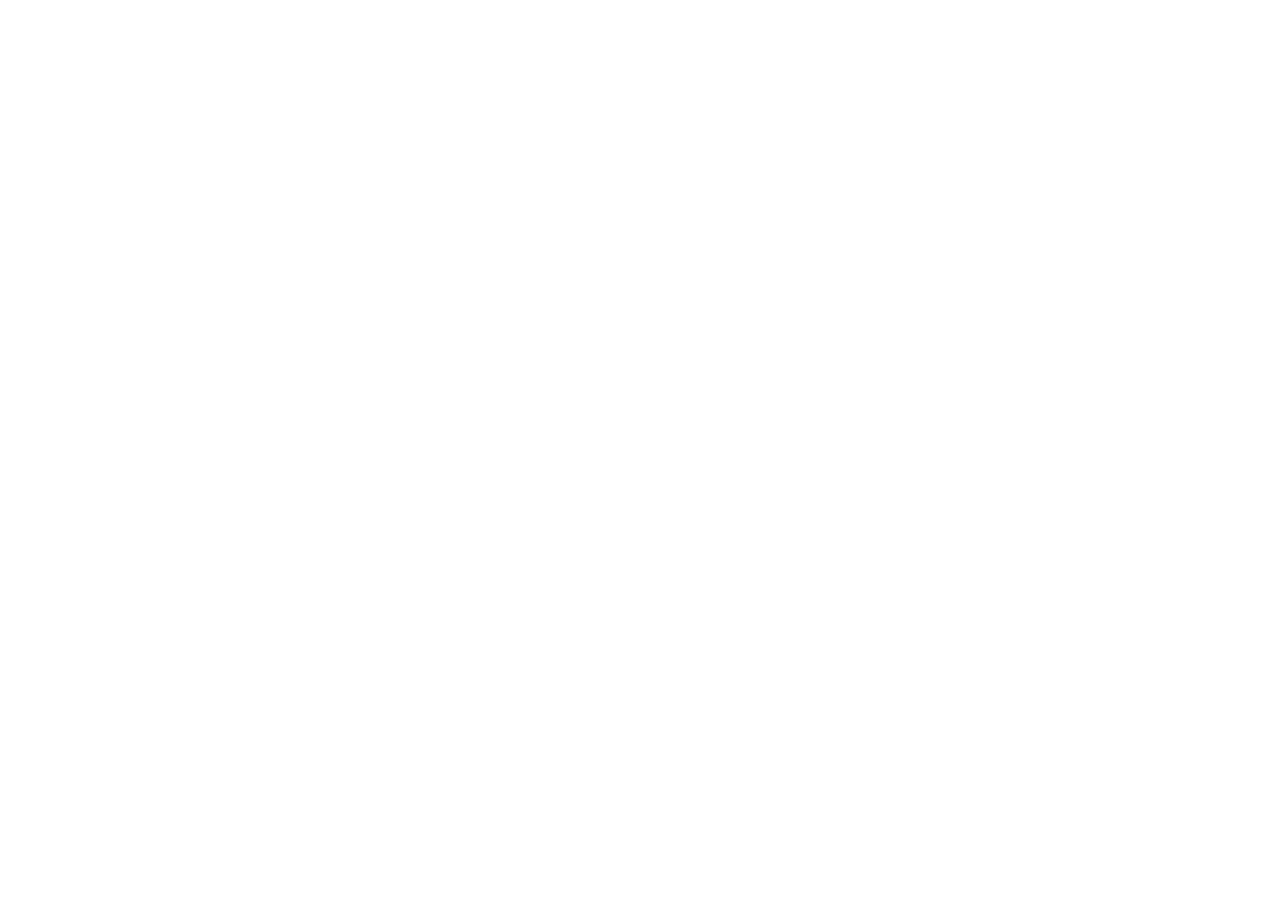
==== index.html @ 4e5f991b "create simple setting" ====
<!DOCTYPE html>
<html lang="en">
<head>
  <meta charset="UTF-8">
  <meta http-equiv="X-UA-Compatible" content="IE=edge">
  <meta name="viewport" content="width=device-width, initial-scale=1.0">
  <title>Document</title>
</head>
<body>
  
</body>
</html>
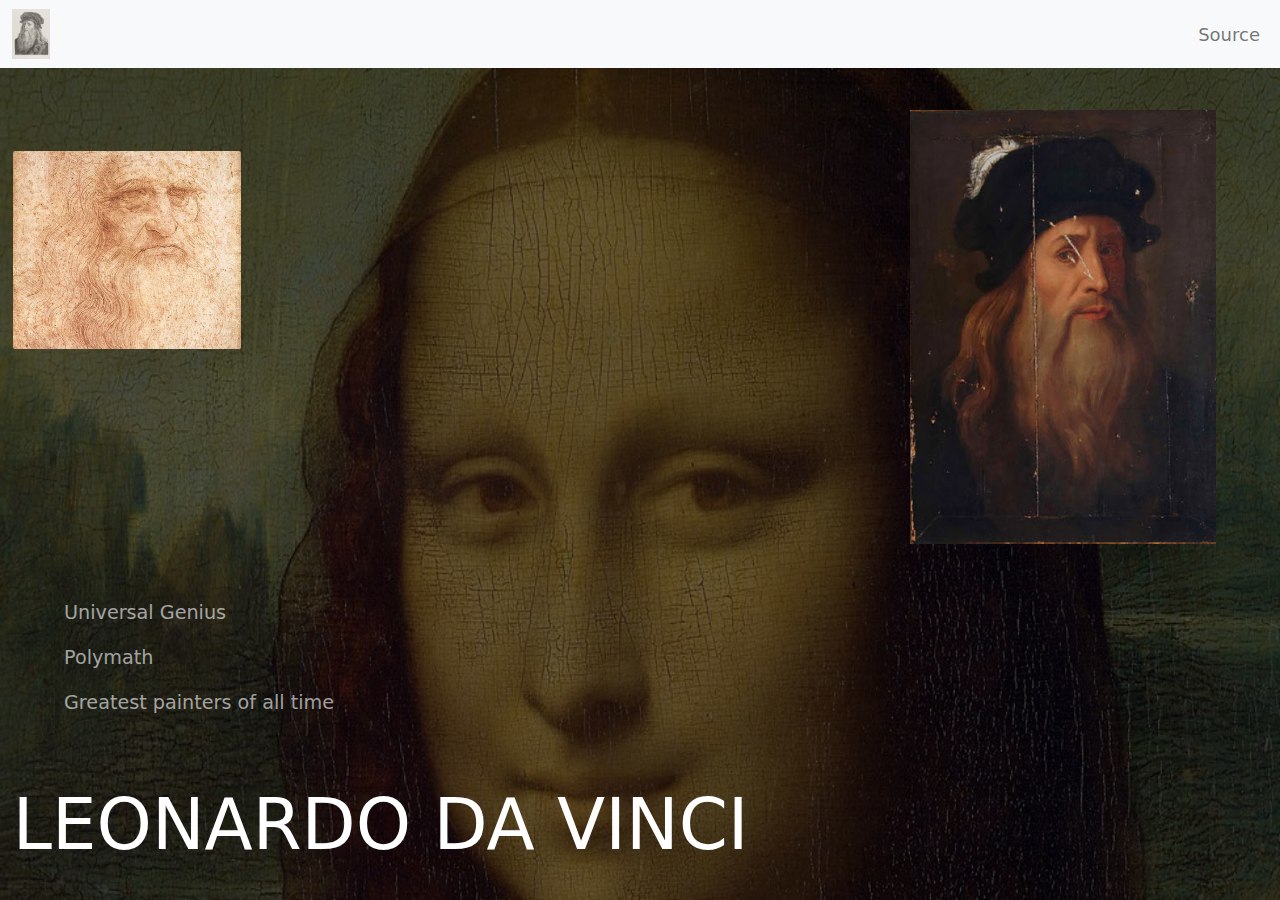
==== commit 6738394a: "feature: finish nav and header" ====
--- a/index.html
+++ b/index.html
@@ -1,12 +1,70 @@
 <!DOCTYPE html>
 <html lang="en">
+
 <head>
   <meta charset="UTF-8">
   <meta http-equiv="X-UA-Compatible" content="IE=edge">
   <meta name="viewport" content="width=device-width, initial-scale=1.0">
-  <title>Document</title>
+  <title>Leonardo da Vinci</title>
+  <link rel="stylesheet" href="assets/bootstrap/bootstrap.min.css">
+  <link
+  rel="stylesheet"
+  href="https://cdnjs.cloudflare.com/ajax/libs/animate.css/4.1.1/animate.min.css"
+  />
+  <link rel="stylesheet" href="css/index.css">
 </head>
+
 <body>
-  
+  <nav class="navbar navbar-expand-lg navbar-light bg-light">
+    <div class="container-fluid">
+      <a class="navbar-brand" href="#">
+        <img src=" assets/images/branding.jpg" alt="Leonardo portrait">
+      </a>
+      <button class="navbar-toggler" type="button" data-bs-toggle="collapse" data-bs-target="#navbarNav"
+        aria-controls="navbarNav" aria-expanded="false" aria-label="Toggle navigation">
+        <span class="navbar-toggler-icon"></span>
+      </button>
+      <div class="collapse navbar-collapse" id="navbarNav">
+        <ul class="navbar-nav ms-auto">
+          <li class="nav-item">
+            <a class="nav-link" href="#">Source</a>
+          </li>
+        </ul>
+      </div>
+    </div>
+  </nav>
+  <header class="header">
+    <picture class="background-picture">
+      <source media="(min-width: 768px)" srcset="../assets/images/header/mona_lisa_pc.jpg">
+      <source media="(min-width: 1px)" srcset="../assets/images/header/mona_lisa_mobile.jpg">
+      <img src="../assets/images/header/mona_lisa_pc.jpg" alt="Mona Lisa">
+    </picture>
+    <div class="title">
+      <h1>Leonardo da Vinci</h1>
+    </div>
+    <div class="texts">
+      <p>Universal Genius</p>
+      <p>Polymath</p>
+      <p>
+        Greatest painters of all time
+      </p>
+    </div>
+    <div class="image__1 image__contain">
+      <img src="../assets/images/header/leonardo_da_vinci_self-portrait.jpg" alt="self portrait">
+      <div class="hover__extend">
+        This portrait attributed to Francesco Melzi, c. 1515–1518, is the only certain contemporary depiction of
+        Leonardo.
+      </div>
+    </div>
+    <div class="image__2 image__contain">
+      <img src="../assets/images/header/leonardo_da_vinci_lucan_hohenstatt_portrait.jpg" alt="Lucanian portrait">
+      <div class="hover__extend">
+        The Lucan portrait of Leonardo da Vinci is a late 15th- or early 16th-century
+      </div>
+    </div>
+    <div class="bg__black"></div>
+  </header>
+  <script src="assets/bootstrap/bootstrap.min.js"></script>
 </body>
+
 </html>--- a/css/index.css
+++ b/css/index.css
@@ -0,0 +1,133 @@
+nav.navbar {
+  padding: 0.5em 0;
+}
+nav.navbar .navbar-brand {
+  padding: 0;
+}
+nav.navbar .navbar-brand img {
+  height: 50px;
+}
+
+header {
+  position: relative;
+  background-color: var(--bs-dark);
+  color: var(--bs-light);
+  height: calc(100vh - 1em - 50px);
+  width: 100%;
+  overflow: hidden;
+}
+header picture {
+  height: 100%;
+  width: 100%;
+  overflow: hidden;
+}
+header picture img {
+  height: 100%;
+  width: 100%;
+}
+header picture:before {
+  content: "";
+  position: absolute;
+  inset: 0;
+  background-color: rgba(0, 0, 0, 0.6);
+  z-index: 0;
+}
+header .title {
+  position: absolute;
+  bottom: 3%;
+  left: 1%;
+  text-transform: uppercase;
+  animation-name: fadeInLeft;
+  animation-duration: 1.5s;
+}
+header .title h1 {
+  font-size: calc(2rem + 3vw);
+  color: #FFF;
+}
+header .texts {
+  position: absolute;
+  bottom: 20%;
+  left: 5%;
+  font-size: calc(0.8rem + 0.5vw);
+  color: rgba(255, 255, 255, 0.6);
+  animation-name: fadeInLeft;
+  animation-duration: 1.5s;
+}
+header .image__1 {
+  position: absolute;
+  top: 10%;
+  left: 1%;
+  animation-name: fadeInUp;
+  animation-duration: 1.5s;
+}
+header .image__1 img, header .image__1 .hover__extend {
+  width: calc(100px + 10vw);
+  border-radius: 2px;
+}
+header .image__2 {
+  position: absolute;
+  top: 5%;
+  right: 5%;
+  animation-name: fadeInRight;
+  animation-duration: 1.5s;
+}
+header .image__2 img, header .image__2 .hover__extend {
+  width: calc(50px + 20vw);
+}
+header .image__contain {
+  z-index: 1;
+}
+header .image__contain .hover__extend {
+  display: none;
+}
+header .image__contain:hover {
+  z-index: 3;
+}
+header .image__contain:hover .hover__extend {
+  display: block;
+  animation-name: fadeInDown;
+  animation-duration: 0.6s;
+}
+header .image__contain:hover ~ .bg__black {
+  background-color: rgba(0, 0, 0, 0.7);
+  z-index: 2;
+  animation-name: fadeIn;
+  animation-duration: 0.5s;
+}
+header .bg__black {
+  position: absolute;
+  inset: 0;
+  background-color: transparent;
+  transition: 0.3s all;
+}
+
+@media (max-width: 768px) {
+  header.header .image__contain {
+    display: none;
+  }
+  header.header .title {
+    top: 10%;
+    left: 0;
+    right: 0;
+    text-align: center;
+    animation-name: fadeInDown;
+    animation-duration: 1.5s;
+  }
+  header.header .title h1 {
+    font-size: calc(1.5em + 2vw);
+  }
+  header.header .texts {
+    top: 30%;
+    left: 0;
+    right: 0;
+    text-align: center;
+    font-size: calc(1em + 1vw);
+    animation-name: fadeInUp;
+    animation-duration: 1.5s;
+  }
+}
+body {
+  font-size: 18px;
+}
+
+/*# sourceMappingURL=index.css.map */
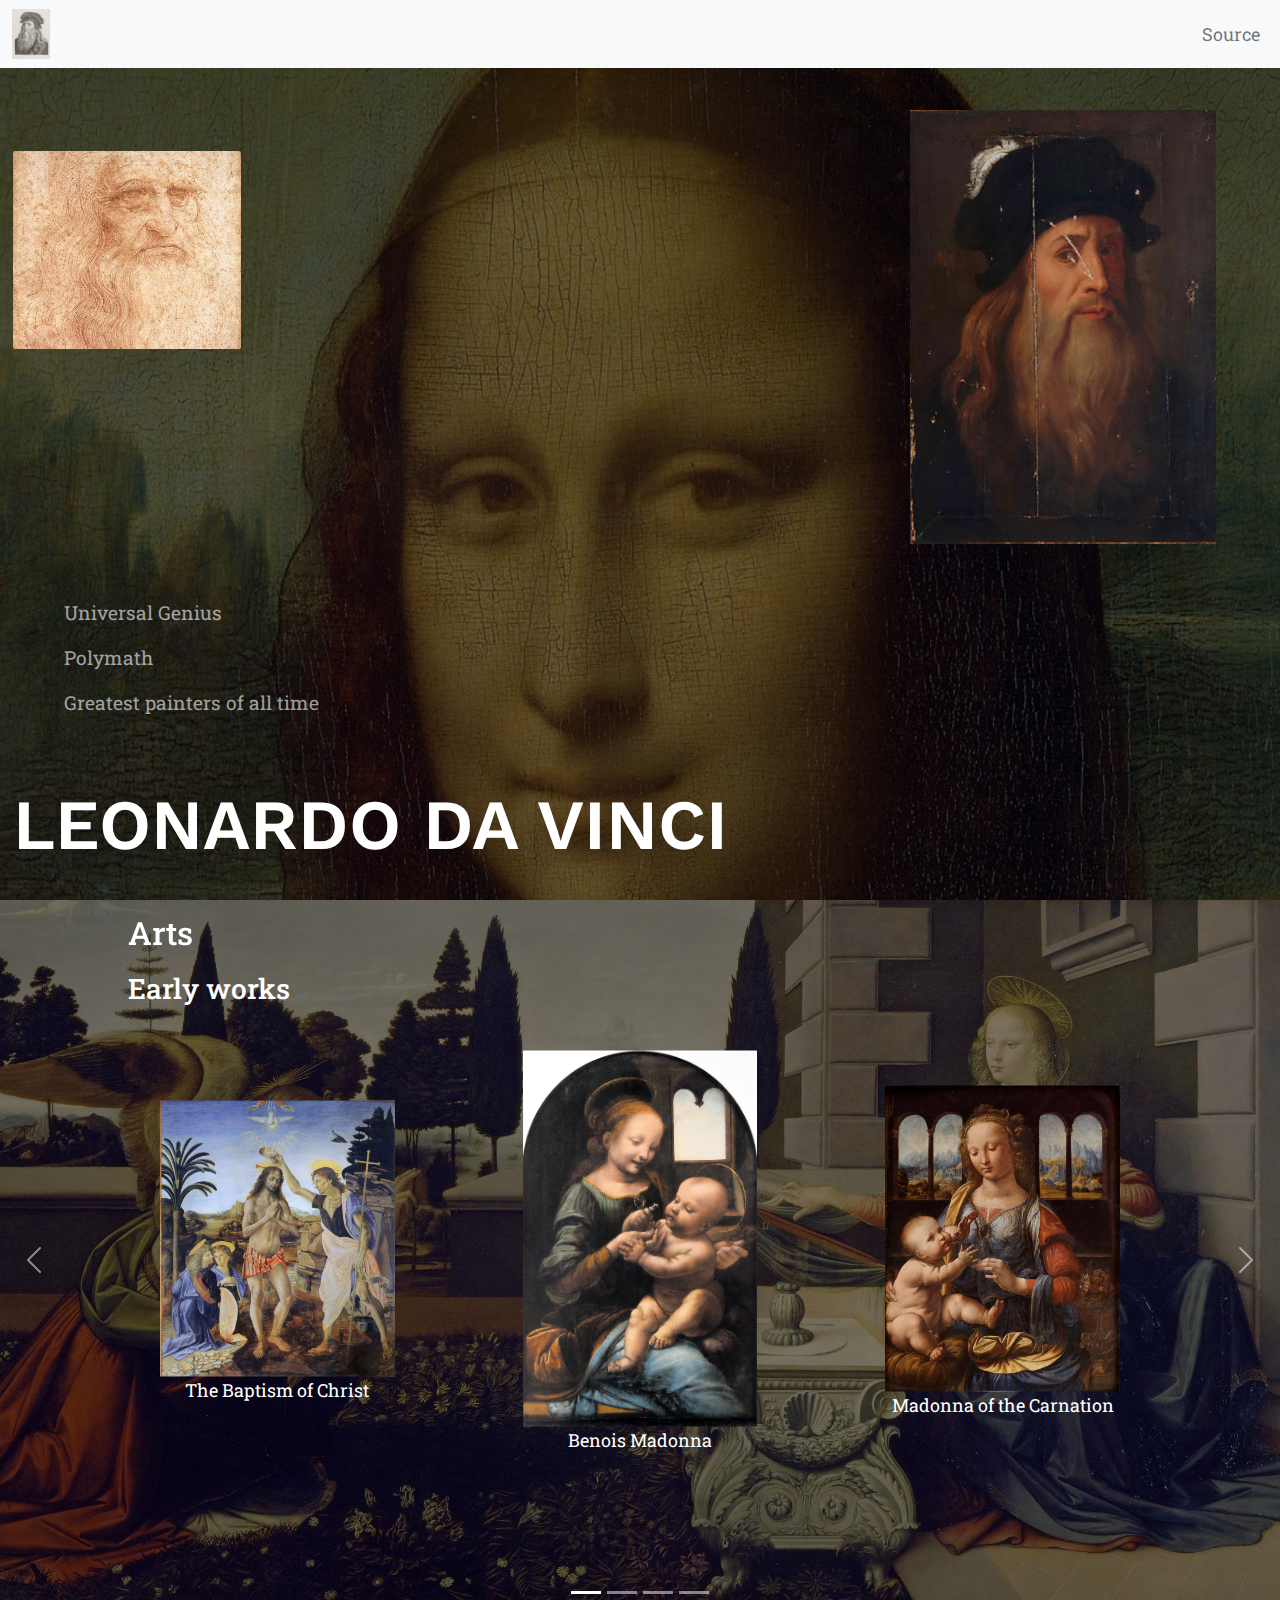
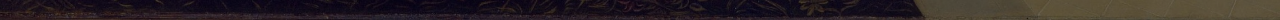
==== commit c2450f02: "feature: finish arts section" ====
--- a/index.html
+++ b/index.html
@@ -33,6 +33,7 @@
       </div>
     </div>
   </nav>
+  
   <header class="header">
     <picture class="background-picture">
       <source media="(min-width: 768px)" srcset="../assets/images/header/mona_lisa_pc.jpg">
@@ -64,6 +65,129 @@
     </div>
     <div class="bg__black"></div>
   </header>
+
+  <section class="arts">
+    <div class="title">
+      <h2>Arts</h2>
+    </div>
+    <div 
+      id="artsCarousel" 
+      class="carousel slide carousel-fade" 
+      data-bs-ride="carousel"
+      data-bs-interval="1000000000"
+    >
+      <div class="carousel-indicators">
+        <button type="button" data-bs-target="#artsCarousel" data-bs-slide-to="0" class="active"
+          aria-current="true" aria-label="Slide 1"></button>
+        <button type="button" data-bs-target="#artsCarousel" data-bs-slide-to="1"
+          aria-label="Slide 2"></button>
+        <button type="button" data-bs-target="#artsCarousel" data-bs-slide-to="2"
+          aria-label="Slide 3"></button>
+        <button type="button" data-bs-target="#artsCarousel" data-bs-slide-to="3"
+          aria-label="Slide 4"></button>
+      </div>
+      <div class="carousel-inner">
+        <div class="carousel-item active">
+          <picture>
+            <source srcset="../assets/images/arts/background/early_works/annunciazione.jpg" media="(min-width: 992px)">
+            <source srcset="../assets/images/arts/background/early_works/adorazione_dei_magi_tablet.jpg" media="(min-width: 576px)">
+            <img src="../assets/images/arts/background/early_works/adorazione_dei_magi.jpg" alt="">
+          </picture>
+          <h3>Early works</h3>
+          <div class="imgs">
+            <div class="img" >
+              <img src="../assets/images/arts/early_works/battesimo_di_cristo.jpg" alt="">
+              <p class="name">The Baptism of Christ</p>
+            </div>
+            <div class="img" >
+              <img src="../assets/images/arts/early_works/madonna_benois.jpg" alt="">
+              <p class="name">Benois Madonna</p>
+            </div>
+            <div class="img" >
+              <img src="../assets/images/arts/early_works/madonna_of_the_carnation.jpg" alt="">
+              <p class="name">Madonna of the Carnation</p>
+            </div>
+          </div>
+        </div>
+        <div class="carousel-item">
+          <picture>
+            <source srcset="../assets/images/arts/background/1480s/la_belle_ferroniere.jpg" media="(min-width: 992px)">
+            <source srcset="../assets/images/arts/background/1480s/madonna_litta_tablet.jpg" media="(min-width: 576px)">
+            <img src="../assets/images/arts/background/1480s/madonna_litta_mobile.jpg" alt="">
+          </picture>
+          <h3>Paintings of the 1480s</h3>
+          <div class="imgs">
+            <div class="img" >
+              <img src="../assets/images/arts/1480s/portrait_of_a_musician.jpg" alt="">
+              <p class="name">Portrait of a Musician</p>
+            </div>
+            <div class="img" >
+              <img src="../assets/images/arts/1480s/saint_jerome.jpg" alt="">
+              <p class="name">Saint Jerome</p>
+            </div>
+            <div class="img" >
+              <img src="../assets/images/arts/1480s/vergine_delle_rocce.jpg" alt="">
+              <p class="name">Virgin of the Rocks</p>
+            </div>
+          </div>
+        </div>
+        <div class="carousel-item">
+          <picture>
+            <source srcset="../assets/images/arts/background/1490s/the_last_supper.jpg" media="(min-width: 992px)">
+            <source srcset="../assets/images/arts/background/1490s/lady_with_an_ermine_tablet.jpg" media="(min-width: 576px)">
+            <img src="../assets/images/arts/background/1490s/lady_with_an_ermine_mobile.jpg" alt="">
+          </picture>
+          <h3>Paintings of the 1490s</h3>
+          <div class="imgs">
+            <div class="img" >
+              <img src="../assets/images/arts/1490s/portrait_of_isabella_d'este.jpg" alt="">
+              <p class="name">Portrait of Isabella d'Este</p>
+            </div>
+            <div class="img" >
+              <img src="../assets/images/arts/1490s/sala_delle_asse.jpg" alt="">
+              <p class="name">Sala delle Asse</p>
+            </div>
+            <div class="img" >
+              <img src="../assets/images/arts/1490s/virgin_and_child.jpg" alt="">
+              <p class="name">The Virgin and Child with Saint Anne and Saint John the Baptist</p>
+            </div>
+          </div>
+        </div>
+        <div class="carousel-item">
+          <picture>
+            <source srcset="../assets/images/arts/background/1500s/saint_john_the_baptist_pc.jpg" media="(min-width: 992px)">
+            <source srcset="../assets/images/arts/background/1500s/saint_john_the_baptist_tablet.jpg" media="(min-width: 576px)">
+            <img src="../assets/images/arts/background/1500s/saint_john_the_baptist_mobile.jpg" alt="">
+          </picture>
+          <h3>Paintings of the 1500s</h3>
+          <div class="imgs">
+            <div class="img" >
+              <img src="../assets/images/arts/1500s/madonna_of_the_yarnwinder.jpg" alt="">
+              <p class="name">Madonna of the Yarnwinder</p>
+            </div>
+            <div class="img" >
+              <img src="../assets/images/arts/1500s/mona_lisa.jpg" alt="">
+              <p class="name">Mona Lisa</p>
+            </div>
+            <div class="img" >
+              <img src="../assets/images/arts/1500s/salvator_mundic.jpg" alt="">
+              <p class="name">Salvator Mundic</p>
+            </div>
+          </div>
+        </div>
+      </div>
+      <button class="carousel-control-prev carousel-control" type="button" data-bs-target="#artsCarousel"
+        data-bs-slide="prev">
+        <span class="carousel-control-prev-icon" aria-hidden="true"></span>
+        <span class="visually-hidden">Previous</span>
+      </button>
+      <button class="carousel-control-next carousel-control" type="button" data-bs-target="#artsCarousel"
+        data-bs-slide="next">
+        <span class="carousel-control-next-icon" aria-hidden="true"></span>
+        <span class="visually-hidden">Next</span>
+      </button>
+    </div>
+  </section>
   <script src="assets/bootstrap/bootstrap.min.js"></script>
 </body>
 
--- a/css/index.css
+++ b/css/index.css
@@ -1,3 +1,107 @@
+/* work-sans-regular - latin */
+@font-face {
+  font-family: "Work Sans";
+  font-style: normal;
+  font-weight: 400;
+  src: url("../assets/fonts/work-sans/work-sans-v18-latin-regular.eot"); /* IE9 Compat Modes */
+  src: local(""), url("../assets/fonts/work-sans/work-sans-v18-latin-regular.eot?#iefix") format("embedded-opentype"), url("../assets/fonts/work-sans/work-sans-v18-latin-regular.woff2") format("woff2"), url("../assets/fonts/work-sans/work-sans-v18-latin-regular.woff") format("woff"), url("../assets/fonts/work-sans/work-sans-v18-latin-regular.ttf") format("truetype"), url("../assets/fonts/work-sans/work-sans-v18-latin-regular.svg#WorkSans") format("svg"); /* Legacy iOS */
+}
+/* work-sans-500 - latin */
+@font-face {
+  font-family: "Work Sans";
+  font-style: normal;
+  font-weight: 500;
+  src: url("../assets/fonts/work-sans/work-sans-v18-latin-500.eot"); /* IE9 Compat Modes */
+  src: local(""), url("../assets/fonts/work-sans/work-sans-v18-latin-500.eot?#iefix") format("embedded-opentype"), url("../assets/fonts/work-sans/work-sans-v18-latin-500.woff2") format("woff2"), url("../assets/fonts/work-sans/work-sans-v18-latin-500.woff") format("woff"), url("../assets/fonts/work-sans/work-sans-v18-latin-500.ttf") format("truetype"), url("../assets/fonts/work-sans/work-sans-v18-latin-500.svg#WorkSans") format("svg"); /* Legacy iOS */
+}
+/* work-sans-600 - latin */
+@font-face {
+  font-family: "Work Sans";
+  font-style: normal;
+  font-weight: 600;
+  src: url("../assets/fonts/work-sans/work-sans-v18-latin-600.eot"); /* IE9 Compat Modes */
+  src: local(""), url("../assets/fonts/work-sans/work-sans-v18-latin-600.eot?#iefix") format("embedded-opentype"), url("../assets/fonts/work-sans/work-sans-v18-latin-600.woff2") format("woff2"), url("../assets/fonts/work-sans/work-sans-v18-latin-600.woff") format("woff"), url("../assets/fonts/work-sans/work-sans-v18-latin-600.ttf") format("truetype"), url("../assets/fonts/work-sans/work-sans-v18-latin-600.svg#WorkSans") format("svg"); /* Legacy iOS */
+}
+/* work-sans-700 - latin */
+@font-face {
+  font-family: "Work Sans";
+  font-style: normal;
+  font-weight: 700;
+  src: url("../assets/fonts/work-sans/work-sans-v18-latin-700.eot"); /* IE9 Compat Modes */
+  src: local(""), url("../assets/fonts/work-sans/work-sans-v18-latin-700.eot?#iefix") format("embedded-opentype"), url("../assets/fonts/work-sans/work-sans-v18-latin-700.woff2") format("woff2"), url("../assets/fonts/work-sans/work-sans-v18-latin-700.woff") format("woff"), url("../assets/fonts/work-sans/work-sans-v18-latin-700.ttf") format("truetype"), url("../assets/fonts/work-sans/work-sans-v18-latin-700.svg#WorkSans") format("svg"); /* Legacy iOS */
+}
+/* roboto-slab-100 - latin */
+@font-face {
+  font-family: "Roboto Slab";
+  font-style: normal;
+  font-weight: 100;
+  src: url("../assets/fonts/roboto-slab/roboto-slab-v24-latin-100.eot"); /* IE9 Compat Modes */
+  src: local(""), url("../assets/fonts/roboto-slab/roboto-slab-v24-latin-100.eot?#iefix") format("embedded-opentype"), url("../assets/fonts/roboto-slab/roboto-slab-v24-latin-100.woff2") format("woff2"), url("../assets/fonts/roboto-slab/roboto-slab-v24-latin-100.woff") format("woff"), url("../assets/fonts/roboto-slab/roboto-slab-v24-latin-100.ttf") format("truetype"), url("../assets/fonts/roboto-slab/roboto-slab-v24-latin-100.svg#RobotoSlab") format("svg"); /* Legacy iOS */
+}
+/* roboto-slab-200 - latin */
+@font-face {
+  font-family: "Roboto Slab";
+  font-style: normal;
+  font-weight: 200;
+  src: url("../assets/fonts/roboto-slab/roboto-slab-v24-latin-200.eot"); /* IE9 Compat Modes */
+  src: local(""), url("../assets/fonts/roboto-slab/roboto-slab-v24-latin-200.eot?#iefix") format("embedded-opentype"), url("../assets/fonts/roboto-slab/roboto-slab-v24-latin-200.woff2") format("woff2"), url("../assets/fonts/roboto-slab/roboto-slab-v24-latin-200.woff") format("woff"), url("../assets/fonts/roboto-slab/roboto-slab-v24-latin-200.ttf") format("truetype"), url("../assets/fonts/roboto-slab/roboto-slab-v24-latin-200.svg#RobotoSlab") format("svg"); /* Legacy iOS */
+}
+/* roboto-slab-300 - latin */
+@font-face {
+  font-family: "Roboto Slab";
+  font-style: normal;
+  font-weight: 300;
+  src: url("../assets/fonts/roboto-slab/roboto-slab-v24-latin-300.eot"); /* IE9 Compat Modes */
+  src: local(""), url("../assets/fonts/roboto-slab/roboto-slab-v24-latin-300.eot?#iefix") format("embedded-opentype"), url("../assets/fonts/roboto-slab/roboto-slab-v24-latin-300.woff2") format("woff2"), url("../assets/fonts/roboto-slab/roboto-slab-v24-latin-300.woff") format("woff"), url("../assets/fonts/roboto-slab/roboto-slab-v24-latin-300.ttf") format("truetype"), url("../assets/fonts/roboto-slab/roboto-slab-v24-latin-300.svg#RobotoSlab") format("svg"); /* Legacy iOS */
+}
+/* roboto-slab-regular - latin */
+@font-face {
+  font-family: "Roboto Slab";
+  font-style: normal;
+  font-weight: 400;
+  src: url("../assets/fonts/roboto-slab/roboto-slab-v24-latin-regular.eot"); /* IE9 Compat Modes */
+  src: local(""), url("../assets/fonts/roboto-slab/roboto-slab-v24-latin-regular.eot?#iefix") format("embedded-opentype"), url("../assets/fonts/roboto-slab/roboto-slab-v24-latin-regular.woff2") format("woff2"), url("../assets/fonts/roboto-slab/roboto-slab-v24-latin-regular.woff") format("woff"), url("../assets/fonts/roboto-slab/roboto-slab-v24-latin-regular.ttf") format("truetype"), url("../assets/fonts/roboto-slab/roboto-slab-v24-latin-regular.svg#RobotoSlab") format("svg"); /* Legacy iOS */
+}
+/* roboto-slab-500 - latin */
+@font-face {
+  font-family: "Roboto Slab";
+  font-style: normal;
+  font-weight: 500;
+  src: url("../assets/fonts/roboto-slab/roboto-slab-v24-latin-500.eot"); /* IE9 Compat Modes */
+  src: local(""), url("../assets/fonts/roboto-slab/roboto-slab-v24-latin-500.eot?#iefix") format("embedded-opentype"), url("../assets/fonts/roboto-slab/roboto-slab-v24-latin-500.woff2") format("woff2"), url("../assets/fonts/roboto-slab/roboto-slab-v24-latin-500.woff") format("woff"), url("../assets/fonts/roboto-slab/roboto-slab-v24-latin-500.ttf") format("truetype"), url("../assets/fonts/roboto-slab/roboto-slab-v24-latin-500.svg#RobotoSlab") format("svg"); /* Legacy iOS */
+}
+/* roboto-slab-600 - latin */
+@font-face {
+  font-family: "Roboto Slab";
+  font-style: normal;
+  font-weight: 600;
+  src: url("../assets/fonts/roboto-slab/roboto-slab-v24-latin-600.eot"); /* IE9 Compat Modes */
+  src: local(""), url("../assets/fonts/roboto-slab/roboto-slab-v24-latin-600.eot?#iefix") format("embedded-opentype"), url("../assets/fonts/roboto-slab/roboto-slab-v24-latin-600.woff2") format("woff2"), url("../assets/fonts/roboto-slab/roboto-slab-v24-latin-600.woff") format("woff"), url("../assets/fonts/roboto-slab/roboto-slab-v24-latin-600.ttf") format("truetype"), url("../assets/fonts/roboto-slab/roboto-slab-v24-latin-600.svg#RobotoSlab") format("svg"); /* Legacy iOS */
+}
+/* roboto-slab-700 - latin */
+@font-face {
+  font-family: "Roboto Slab";
+  font-style: normal;
+  font-weight: 700;
+  src: url("../assets/fonts/roboto-slab/roboto-slab-v24-latin-700.eot"); /* IE9 Compat Modes */
+  src: local(""), url("../assets/fonts/roboto-slab/roboto-slab-v24-latin-700.eot?#iefix") format("embedded-opentype"), url("../assets/fonts/roboto-slab/roboto-slab-v24-latin-700.woff2") format("woff2"), url("../assets/fonts/roboto-slab/roboto-slab-v24-latin-700.woff") format("woff"), url("../assets/fonts/roboto-slab/roboto-slab-v24-latin-700.ttf") format("truetype"), url("../assets/fonts/roboto-slab/roboto-slab-v24-latin-700.svg#RobotoSlab") format("svg"); /* Legacy iOS */
+}
+/* roboto-slab-800 - latin */
+@font-face {
+  font-family: "Roboto Slab";
+  font-style: normal;
+  font-weight: 800;
+  src: url("../assets/fonts/roboto-slab/roboto-slab-v24-latin-800.eot"); /* IE9 Compat Modes */
+  src: local(""), url("../assets/fonts/roboto-slab/roboto-slab-v24-latin-800.eot?#iefix") format("embedded-opentype"), url("../assets/fonts/roboto-slab/roboto-slab-v24-latin-800.woff2") format("woff2"), url("../assets/fonts/roboto-slab/roboto-slab-v24-latin-800.woff") format("woff"), url("../assets/fonts/roboto-slab/roboto-slab-v24-latin-800.ttf") format("truetype"), url("../assets/fonts/roboto-slab/roboto-slab-v24-latin-800.svg#RobotoSlab") format("svg"); /* Legacy iOS */
+}
+/* roboto-slab-900 - latin */
+@font-face {
+  font-family: "Roboto Slab";
+  font-style: normal;
+  font-weight: 900;
+  src: url("../assets/fonts/roboto-slab/roboto-slab-v24-latin-900.eot"); /* IE9 Compat Modes */
+  src: local(""), url("../assets/fonts/roboto-slab/roboto-slab-v24-latin-900.eot?#iefix") format("embedded-opentype"), url("../assets/fonts/roboto-slab/roboto-slab-v24-latin-900.woff2") format("woff2"), url("../assets/fonts/roboto-slab/roboto-slab-v24-latin-900.woff") format("woff"), url("../assets/fonts/roboto-slab/roboto-slab-v24-latin-900.ttf") format("truetype"), url("../assets/fonts/roboto-slab/roboto-slab-v24-latin-900.svg#RobotoSlab") format("svg"); /* Legacy iOS */
+}
 nav.navbar {
   padding: 0.5em 0;
 }
@@ -41,7 +145,9 @@
   animation-duration: 1.5s;
 }
 header .title h1 {
+  font-family: "Work Sans";
   font-size: calc(2rem + 3vw);
+  font-weight: 600;
   color: #FFF;
 }
 header .texts {
@@ -126,8 +232,86 @@
     animation-duration: 1.5s;
   }
 }
+.arts {
+  width: 100%;
+  position: relative;
+}
+.arts .title {
+  position: absolute;
+  top: 2%;
+  left: 10%;
+  color: #FFF;
+  z-index: 2;
+  animation-name: fadeInLeft;
+  animation-duration: 1.5s;
+}
+.arts #artsCarousel .carousel-inner .carousel-item picture {
+  width: 100%;
+  overflow: hidden;
+  isolation: isolate;
+  animation-name: fadeIn;
+  animation-duration: 1.5s;
+}
+.arts #artsCarousel .carousel-inner .carousel-item picture::before {
+  content: "";
+  background-color: rgba(0, 0, 0, 0.5);
+  position: absolute;
+  inset: 0;
+  z-index: 1;
+}
+.arts #artsCarousel .carousel-inner .carousel-item picture img {
+  position: relative;
+  width: 100%;
+  z-index: 0;
+}
+.arts #artsCarousel .carousel-inner .carousel-item h3 {
+  position: absolute;
+  top: 10%;
+  left: 10%;
+  color: #FFF;
+  animation-name: fadeInLeft;
+  animation-duration: 1.5s;
+}
+.arts #artsCarousel .carousel-inner .carousel-item .imgs {
+  position: absolute;
+  top: 50%;
+  left: 50%;
+  transform: translate(-50%, -50%);
+  cursor: pointer;
+  display: flex;
+  justify-content: space-around;
+  align-items: center;
+  width: 75vw;
+  gap: 10vw;
+}
+.arts #artsCarousel .carousel-inner .carousel-item .imgs .img {
+  flex: 1 1 0;
+  max-width: 30%;
+  animation-name: fadeInUp;
+  animation-duration: 1.5s;
+}
+.arts #artsCarousel .carousel-inner .carousel-item .imgs .img img {
+  min-width: 100px;
+  width: 100%;
+}
+.arts #artsCarousel .carousel-inner .carousel-item .imgs .img .name {
+  text-align: center;
+  color: #FFF;
+}
+.arts #artsCarousel .carousel-control {
+  width: auto;
+}
+.arts #artsCarousel .carousel-control.carousel-control-prev {
+  margin-left: 1em;
+}
+.arts #artsCarousel .carousel-control.carousel-control-next {
+  margin-right: 1em;
+}
+
 body {
   font-size: 18px;
+  font-weight: 400;
+  font-family: "Roboto Slab";
 }
 
 /*# sourceMappingURL=index.css.map */
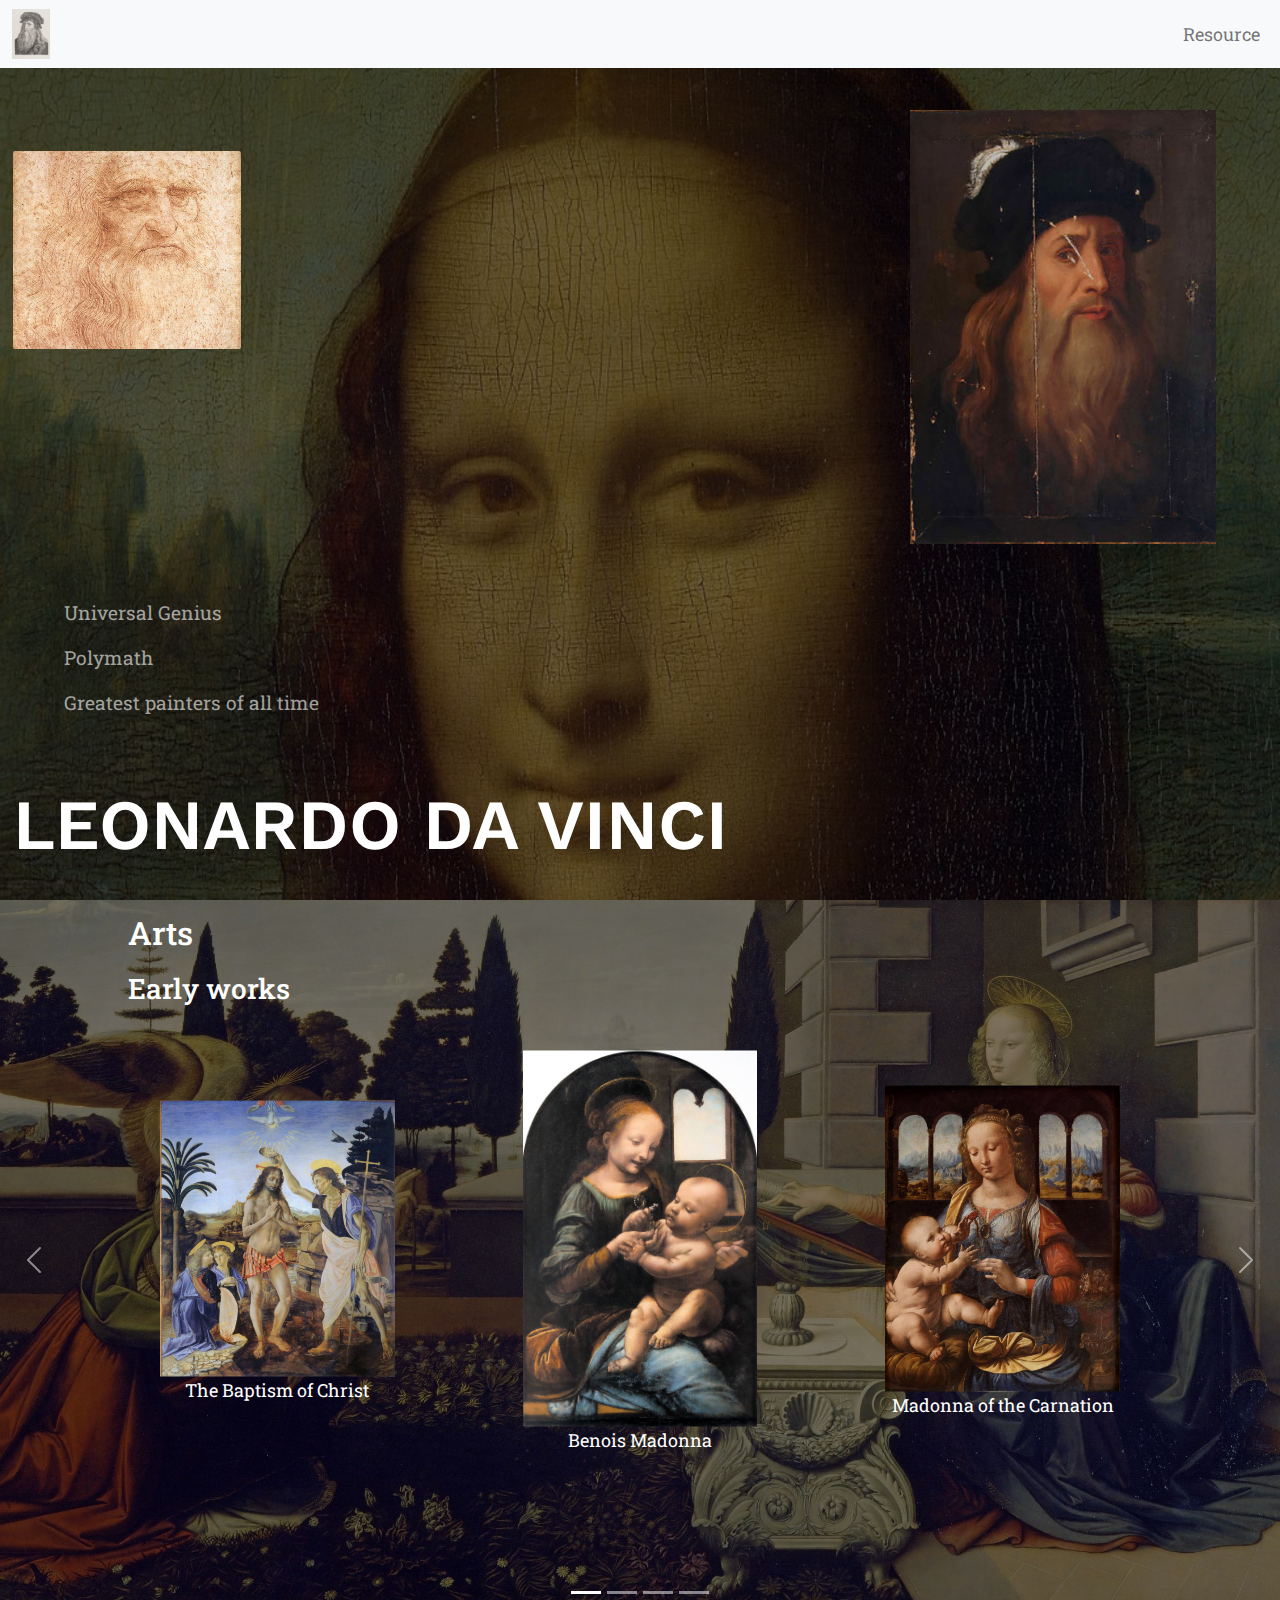
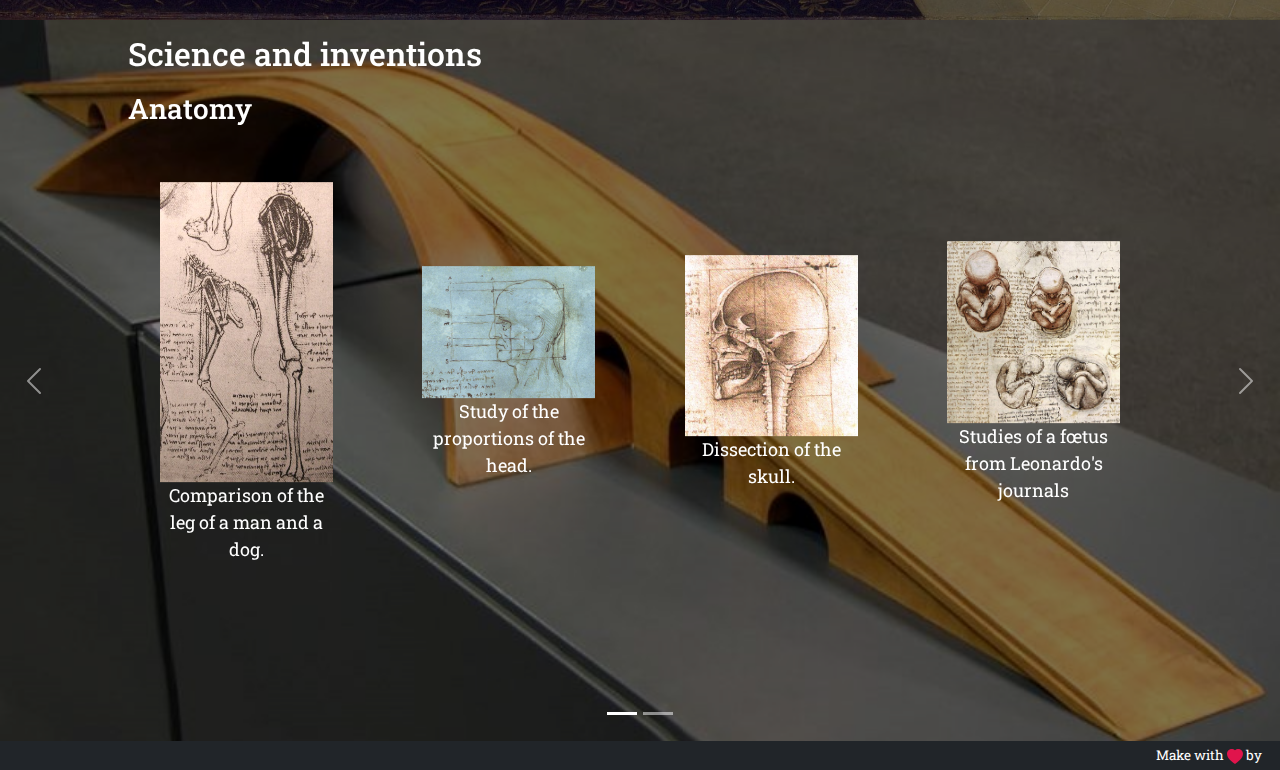
==== commit 5f5098f0: "finish!" ====
--- a/index.html
+++ b/index.html
@@ -17,7 +17,7 @@
 <body>
   <nav class="navbar navbar-expand-lg navbar-light bg-light">
     <div class="container-fluid">
-      <a class="navbar-brand" href="#">
+      <a class="navbar-brand" href="index.html">
         <img src=" assets/images/branding.jpg" alt="Leonardo portrait">
       </a>
       <button class="navbar-toggler" type="button" data-bs-toggle="collapse" data-bs-target="#navbarNav"
@@ -27,7 +27,7 @@
       <div class="collapse navbar-collapse" id="navbarNav">
         <ul class="navbar-nav ms-auto">
           <li class="nav-item">
-            <a class="nav-link" href="#">Source</a>
+            <a class="nav-link" href="/resource.html">Resource</a>
           </li>
         </ul>
       </div>
@@ -188,6 +188,101 @@
       </button>
     </div>
   </section>
+
+  <section class="sciences">
+    <div class="title">
+      <h2>Science and inventions</h2>
+    </div>
+    <div 
+      id="sciencesCarousel" 
+      class="carousel slide carousel-fade" 
+      data-bs-ride="carousel"
+      data-bs-interval="1000000000"
+    >
+      <div class="carousel-indicators">
+        <button type="button" data-bs-target="#sciencesCarousel" data-bs-slide-to="0" class="active"
+          aria-current="true" aria-label="Slide 1"></button>
+        <button type="button" data-bs-target="#sciencesCarousel" data-bs-slide-to="1"
+          aria-label="Slide 2"></button>
+      </div>
+      
+      <div class="carousel-inner">
+        <div class="carousel-item active">
+          <picture>
+            <source srcset="../assets/images/sciences/anatomy/golden_horn_bridge_model_right_pc.jpg" media="(min-width: 992px)">
+            <source srcset="../assets/images/sciences/anatomy/flywheel_tablet.jpg" media="(min-width: 576px)">
+            <img src="../assets/images/sciences/anatomy/flywheel_mobile.jpg" alt="">
+          </picture>
+          <h3>Anatomy</h3>
+          <div class="imgs">
+            <div class="img" >
+              <img src="../assets/images/sciences/anatomy/leonardo_anatomy_of_dog_and_man.jfif" alt="">
+              <p class="name">Comparison of the leg of a man and a dog.</p>
+            </div>
+            <div class="img" >
+              <img src="../assets/images/sciences/anatomy/proportions_of_the_head.jpg" alt="">
+              <p class="name">Study of the proportions of the head.</p>
+            </div>
+            <div class="img" >
+              <img src="../assets/images/sciences/anatomy/view_of_a_skull_III.jpg" alt="">
+              <p class="name">Dissection of the skull.</p>
+            </div>
+            <div class="img" >
+              <img src="../assets/images/sciences/anatomy/views_of_a_foetus_in_the_womb.jpg" alt="">
+              <p class="name">Studies of a fœtus from Leonardo's journals</p>
+            </div>
+          </div>
+        </div>
+        <div class="carousel-item">
+          <picture>
+            <source srcset="../assets/images/sciences/engineering/château_de_castelnaud_pc.jpg" media="(min-width: 992px)">
+            <source srcset="../assets/images/sciences/engineering/parachute_tablet.jpg" media="(min-width: 576px)">
+            <img src="../assets/images/sciences/engineering/parachute_mobile.jpg" alt="">
+          </picture>
+          <h3>Engineering</h3>
+          <div class="imgs">
+            <div class="img" >
+              <img src="../assets/images/sciences/engineering/design_for_a_flying_machine.jpg" alt="">
+              <p class="name">A design for a flying machine (c. 1488), first presented in the Codex on the Flight of Birds</p>
+            </div>
+            <div class="img" >
+              <img src="../assets/images/sciences/engineering/helicopter.jfif" alt="">
+              <p class="name">An aerial screw (c. 1489), suggestive of a helicopter, from the Codex Atlanticus</p>
+            </div>
+            <div class="img" >
+              <img src="../assets/images/sciences/engineering/machine_for_grinding_convex_lenses.jfif" alt="">
+              <p class="name">A machine for grinding convex lenses</p>
+            </div>
+            <div class="img" >
+              <img src="../assets/images/sciences/engineering/scythed_chariot_and_armoured_tank.jfif" alt="">
+              <p class="name">Leonardo's drawings of a scythed chariot and a fighting vehicle</p>
+            </div>
+          </div>
+        </div>
+      </div>
+      <button class="carousel-control-prev carousel-control" type="button" data-bs-target="#sciencesCarousel"
+        data-bs-slide="prev">
+        <span class="carousel-control-prev-icon" aria-hidden="true"></span>
+        <span class="visually-hidden">Previous</span>
+      </button>
+      <button class="carousel-control-next carousel-control" type="button" data-bs-target="#sciencesCarousel"
+        data-bs-slide="next">
+        <span class="carousel-control-next-icon" aria-hidden="true"></span>
+        <span class="visually-hidden">Next</span>
+      </button>
+    </div>
+  </section>
+
+  <footer>
+    <p>
+      Make with 
+      <svg xmlns="http://www.w3.org/2000/svg" width="16" height="16" fill="currentColor" class="bi bi-heart-fill" viewBox="0 0 16 16">
+        <path fill-rule="evenodd" d="M8 1.314C12.438-3.248 23.534 4.735 8 15-7.534 4.736 3.562-3.248 8 1.314z"/>
+      </svg>
+       by
+    </p>
+  </footer>
+
   <script src="assets/bootstrap/bootstrap.min.js"></script>
 </body>
 
--- a/css/index.css
+++ b/css/index.css
@@ -308,6 +308,135 @@
   margin-right: 1em;
 }
 
+.sciences {
+  width: 100%;
+  position: relative;
+}
+.sciences .title {
+  position: absolute;
+  top: 2%;
+  left: 10%;
+  color: #FFF;
+  z-index: 2;
+  animation-name: fadeInLeft;
+  animation-duration: 1.5s;
+}
+.sciences #sciencesCarousel .carousel-inner .carousel-item picture {
+  width: 100%;
+  overflow: hidden;
+  isolation: isolate;
+  animation-name: fadeIn;
+  animation-duration: 1.5s;
+}
+.sciences #sciencesCarousel .carousel-inner .carousel-item picture::before {
+  content: "";
+  background-color: rgba(0, 0, 0, 0.5);
+  position: absolute;
+  inset: 0;
+  z-index: 1;
+}
+.sciences #sciencesCarousel .carousel-inner .carousel-item picture img {
+  position: relative;
+  width: 100%;
+  z-index: 0;
+}
+.sciences #sciencesCarousel .carousel-inner .carousel-item h3 {
+  position: absolute;
+  top: 10%;
+  left: 10%;
+  color: #FFF;
+  animation-name: fadeInLeft;
+  animation-duration: 1.5s;
+}
+.sciences #sciencesCarousel .carousel-inner .carousel-item .imgs {
+  position: absolute;
+  top: 50%;
+  left: 50%;
+  transform: translate(-50%, -50%);
+  cursor: pointer;
+  display: flex;
+  justify-content: space-around;
+  align-items: center;
+  width: 75vw;
+  gap: 0 7vw;
+}
+.sciences #sciencesCarousel .carousel-inner .carousel-item .imgs .img {
+  flex: 1 1 0;
+  max-width: 30%;
+  animation-name: fadeInUp;
+  animation-duration: 1.5s;
+}
+.sciences #sciencesCarousel .carousel-inner .carousel-item .imgs .img img {
+  min-width: 100px;
+  width: 100%;
+}
+.sciences #sciencesCarousel .carousel-inner .carousel-item .imgs .img .name {
+  text-align: center;
+  color: #FFF;
+}
+.sciences #sciencesCarousel .carousel-control {
+  width: auto;
+}
+.sciences #sciencesCarousel .carousel-control.carousel-control-prev {
+  margin-left: 1em;
+}
+.sciences #sciencesCarousel .carousel-control.carousel-control-next {
+  margin-right: 1em;
+}
+
+@media (max-width: 576px) {
+  .sciences #sciencesCarousel .imgs {
+    max-height: 48vh;
+    flex-flow: column nowrap;
+    justify-content: start;
+    overflow: scroll;
+  }
+}
+footer {
+  background-color: var(--bs-dark);
+  padding: 0.25em 1em;
+  text-align: end;
+}
+footer p {
+  color: #FFF;
+  margin-bottom: 0;
+  font-size: 0.75em;
+}
+footer p svg {
+  color: #E0144C;
+}
+
+header.resource {
+  height: 20vh;
+}
+header.resource .title {
+  top: 10%;
+}
+header.resource .title h1 {
+  background-clip: text;
+}
+
+main {
+  margin: 50px;
+  display: flex;
+  flex-flow: column;
+  gap: 25px;
+}
+main .list-group .list-group-item {
+  padding: 0;
+}
+main .list-group .list-group-item a {
+  padding: var(--bs-list-group-item-padding-y) var(--bs-list-group-item-padding-x);
+  color: #404258;
+  text-decoration: none;
+  display: block;
+}
+main .list-group .list-group-item:hover a {
+  opacity: 0.7;
+  animation-name: slideInUp;
+  animation-duration: 0.5s;
+}
+
 body {
   font-size: 18px;
   font-weight: 400;
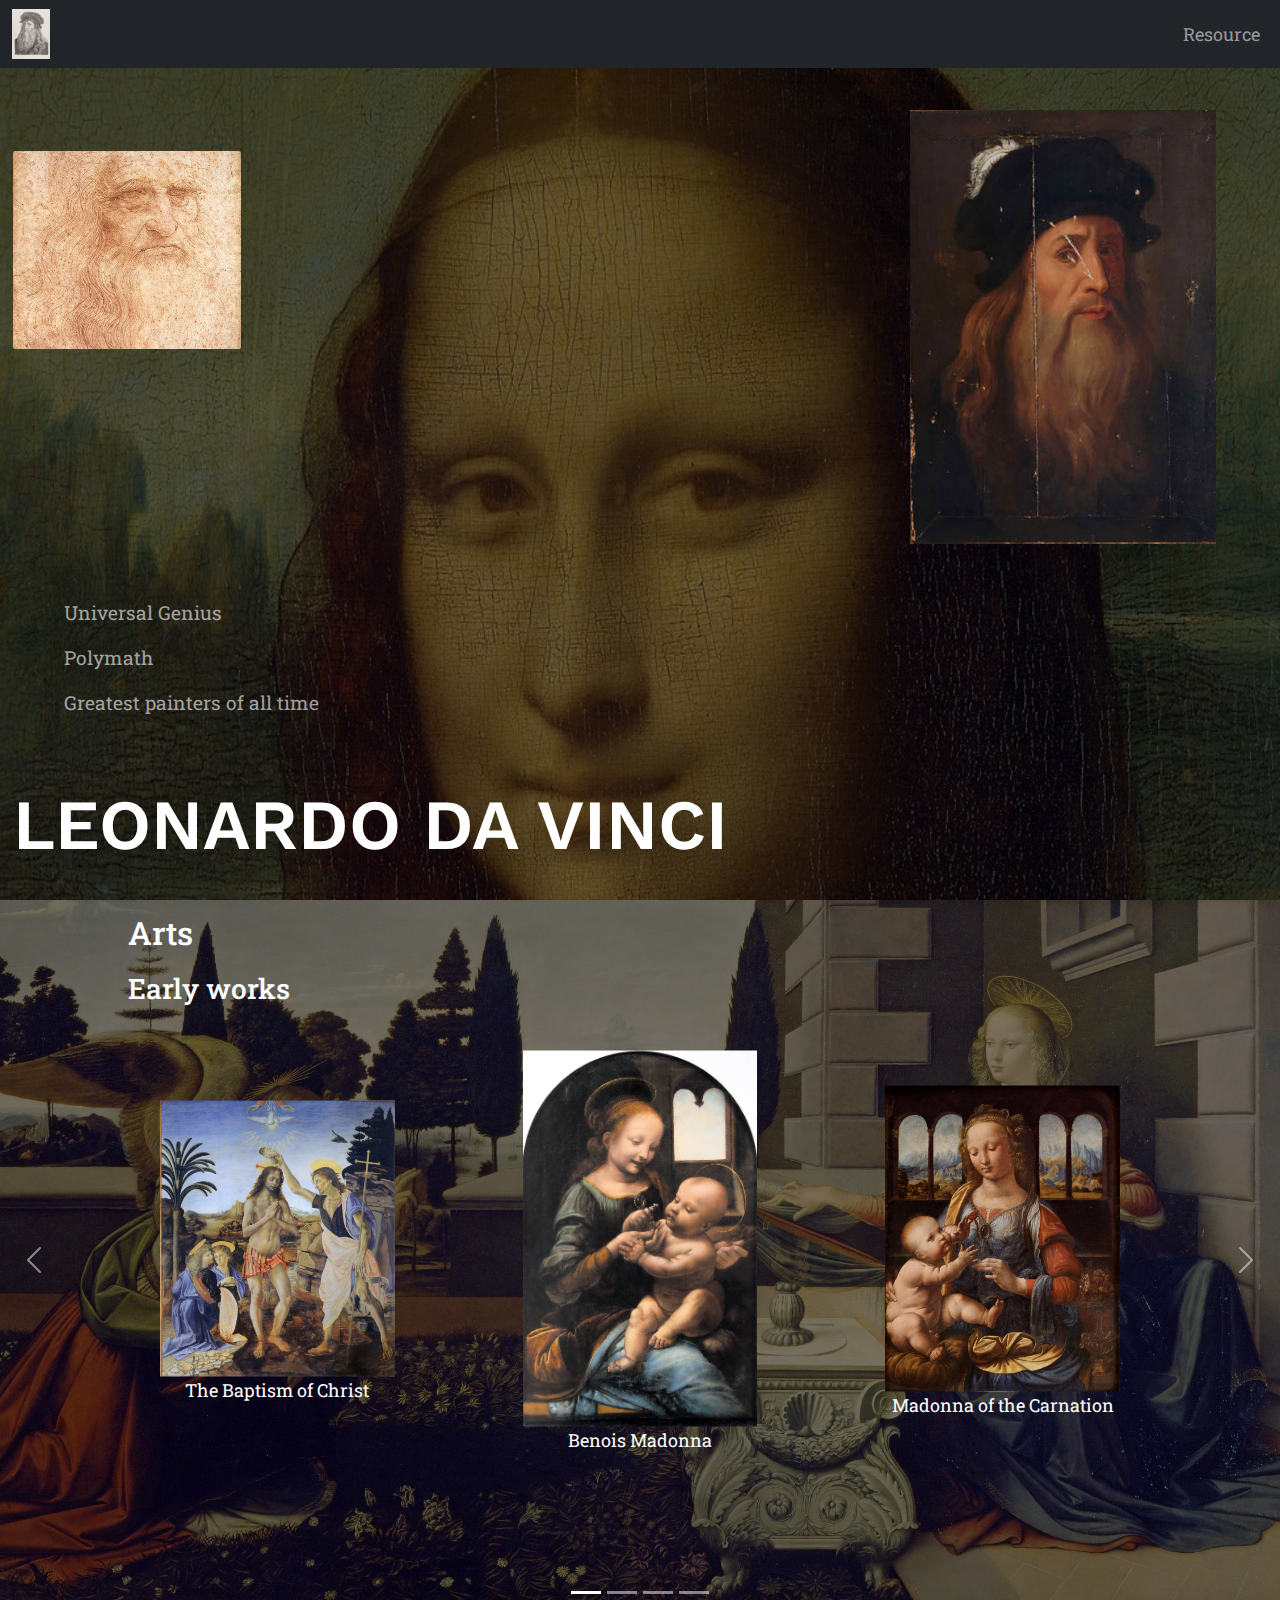
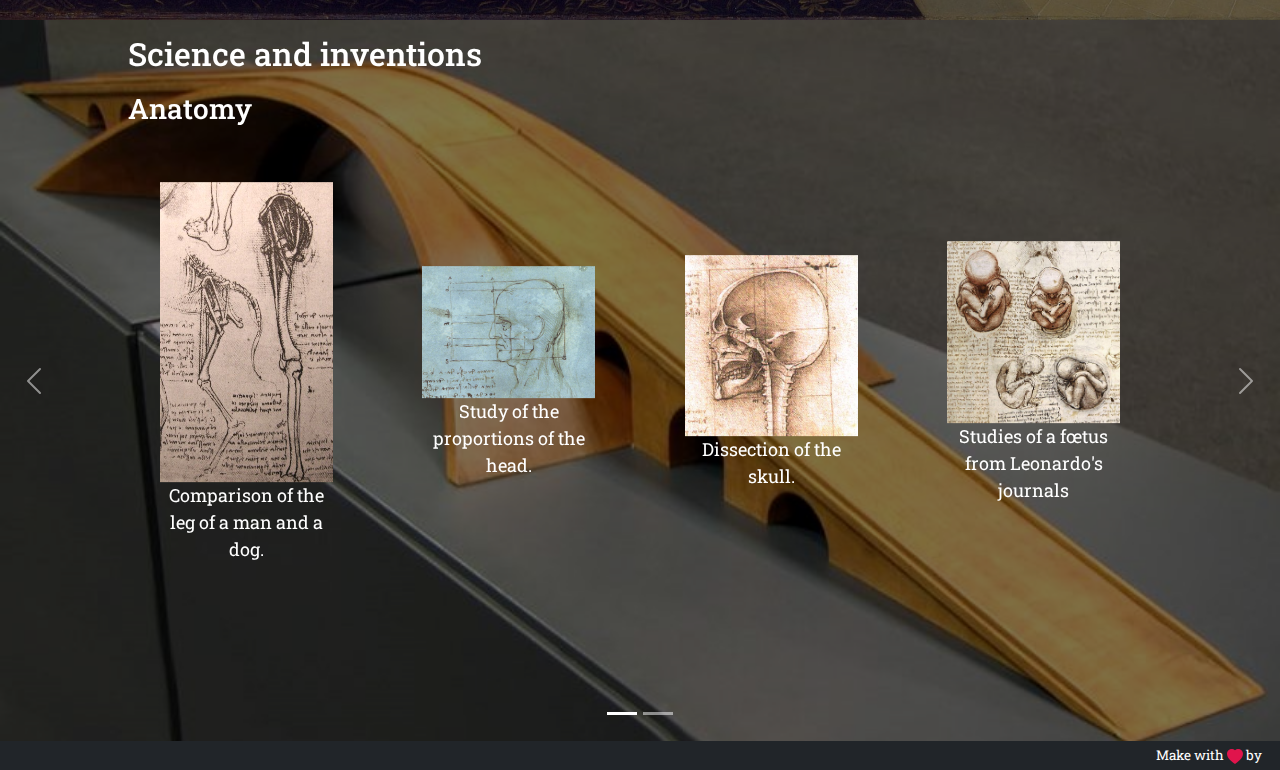
==== commit dda99aae: "done?" ====
--- a/index.html
+++ b/index.html
@@ -15,10 +15,10 @@
 </head>
 
 <body>
-  <nav class="navbar navbar-expand-lg navbar-light bg-light">
+  <nav class="navbar navbar-expand-lg navbar-dark bg-dark">
     <div class="container-fluid">
-      <a class="navbar-brand" href="index.html">
-        <img src=" assets/images/branding.jpg" alt="Leonardo portrait">
+      <a class="navbar-brand animate__animated animate__fadeIn" href="index.html">
+        <img src="assets/images/branding.jpg" alt="Leonardo portrait">
       </a>
       <button class="navbar-toggler" type="button" data-bs-toggle="collapse" data-bs-target="#navbarNav"
         aria-controls="navbarNav" aria-expanded="false" aria-label="Toggle navigation">
@@ -26,8 +26,8 @@
       </button>
       <div class="collapse navbar-collapse" id="navbarNav">
         <ul class="navbar-nav ms-auto">
-          <li class="nav-item">
-            <a class="nav-link" href="/resource.html">Resource</a>
+          <li class="nav-item animate__animated animate__fadeInRight">
+            <a class="nav-link" href="resource.html">Resource</a>
           </li>
         </ul>
       </div>
@@ -36,9 +36,9 @@
   
   <header class="header">
     <picture class="background-picture">
-      <source media="(min-width: 768px)" srcset="../assets/images/header/mona_lisa_pc.jpg">
-      <source media="(min-width: 1px)" srcset="../assets/images/header/mona_lisa_mobile.jpg">
-      <img src="../assets/images/header/mona_lisa_pc.jpg" alt="Mona Lisa">
+      <source media="(min-width: 768px)" srcset="assets/images/header/mona_lisa_pc.jpg">
+      <source media="(min-width: 1px)" srcset="assets/images/header/mona_lisa_mobile.jpg">
+      <img src="assets/images/header/mona_lisa_pc.jpg" alt="Mona Lisa">
     </picture>
     <div class="title">
       <h1>Leonardo da Vinci</h1>
@@ -51,14 +51,14 @@
       </p>
     </div>
     <div class="image__1 image__contain">
-      <img src="../assets/images/header/leonardo_da_vinci_self-portrait.jpg" alt="self portrait">
+      <img src="assets/images/header/leonardo_da_vinci_self-portrait.jpg" alt="self portrait">
       <div class="hover__extend">
         This portrait attributed to Francesco Melzi, c. 1515–1518, is the only certain contemporary depiction of
         Leonardo.
       </div>
     </div>
     <div class="image__2 image__contain">
-      <img src="../assets/images/header/leonardo_da_vinci_lucan_hohenstatt_portrait.jpg" alt="Lucanian portrait">
+      <img src="assets/images/header/leonardo_da_vinci_lucan_hohenstatt_portrait.jpg" alt="Lucanian portrait">
       <div class="hover__extend">
         The Lucan portrait of Leonardo da Vinci is a late 15th- or early 16th-century
       </div>
@@ -89,88 +89,88 @@
       <div class="carousel-inner">
         <div class="carousel-item active">
           <picture>
-            <source srcset="../assets/images/arts/background/early_works/annunciazione.jpg" media="(min-width: 992px)">
-            <source srcset="../assets/images/arts/background/early_works/adorazione_dei_magi_tablet.jpg" media="(min-width: 576px)">
-            <img src="../assets/images/arts/background/early_works/adorazione_dei_magi.jpg" alt="">
+            <source srcset="assets/images/arts/background/early_works/annunciazione.jpg" media="(min-width: 992px)">
+            <source srcset="assets/images/arts/background/early_works/adorazione_dei_magi_tablet.jpg" media="(min-width: 576px)">
+            <img src="assets/images/arts/background/early_works/adorazione_dei_magi.jpg" alt="">
           </picture>
           <h3>Early works</h3>
           <div class="imgs">
             <div class="img" >
-              <img src="../assets/images/arts/early_works/battesimo_di_cristo.jpg" alt="">
+              <img src="assets/images/arts/early_works/battesimo_di_cristo.jpg" alt="">
               <p class="name">The Baptism of Christ</p>
             </div>
             <div class="img" >
-              <img src="../assets/images/arts/early_works/madonna_benois.jpg" alt="">
+              <img src="assets/images/arts/early_works/madonna_benois.jpg" alt="">
               <p class="name">Benois Madonna</p>
             </div>
             <div class="img" >
-              <img src="../assets/images/arts/early_works/madonna_of_the_carnation.jpg" alt="">
+              <img src="assets/images/arts/early_works/madonna_of_the_carnation.jpg" alt="">
               <p class="name">Madonna of the Carnation</p>
             </div>
           </div>
         </div>
         <div class="carousel-item">
           <picture>
-            <source srcset="../assets/images/arts/background/1480s/la_belle_ferroniere.jpg" media="(min-width: 992px)">
-            <source srcset="../assets/images/arts/background/1480s/madonna_litta_tablet.jpg" media="(min-width: 576px)">
-            <img src="../assets/images/arts/background/1480s/madonna_litta_mobile.jpg" alt="">
+            <source srcset="assets/images/arts/background/1480s/la_belle_ferroniere.jpg" media="(min-width: 992px)">
+            <source srcset="assets/images/arts/background/1480s/madonna_litta_tablet.jpg" media="(min-width: 576px)">
+            <img src="assets/images/arts/background/1480s/madonna_litta_mobile.jpg" alt="">
           </picture>
           <h3>Paintings of the 1480s</h3>
           <div class="imgs">
             <div class="img" >
-              <img src="../assets/images/arts/1480s/portrait_of_a_musician.jpg" alt="">
+              <img src="assets/images/arts/1480s/portrait_of_a_musician.jpg" alt="">
               <p class="name">Portrait of a Musician</p>
             </div>
             <div class="img" >
-              <img src="../assets/images/arts/1480s/saint_jerome.jpg" alt="">
+              <img src="assets/images/arts/1480s/saint_jerome.jpg" alt="">
               <p class="name">Saint Jerome</p>
             </div>
             <div class="img" >
-              <img src="../assets/images/arts/1480s/vergine_delle_rocce.jpg" alt="">
+              <img src="assets/images/arts/1480s/vergine_delle_rocce.jpg" alt="">
               <p class="name">Virgin of the Rocks</p>
             </div>
           </div>
         </div>
         <div class="carousel-item">
           <picture>
-            <source srcset="../assets/images/arts/background/1490s/the_last_supper.jpg" media="(min-width: 992px)">
-            <source srcset="../assets/images/arts/background/1490s/lady_with_an_ermine_tablet.jpg" media="(min-width: 576px)">
-            <img src="../assets/images/arts/background/1490s/lady_with_an_ermine_mobile.jpg" alt="">
+            <source srcset="assets/images/arts/background/1490s/the_last_supper.jpg" media="(min-width: 992px)">
+            <source srcset="assets/images/arts/background/1490s/lady_with_an_ermine_tablet.jpg" media="(min-width: 576px)">
+            <img src="assets/images/arts/background/1490s/lady_with_an_ermine_mobile.jpg" alt="">
           </picture>
           <h3>Paintings of the 1490s</h3>
           <div class="imgs">
             <div class="img" >
-              <img src="../assets/images/arts/1490s/portrait_of_isabella_d'este.jpg" alt="">
+              <img src="assets/images/arts/1490s/portrait_of_isabella_d'este.jpg" alt="">
               <p class="name">Portrait of Isabella d'Este</p>
             </div>
             <div class="img" >
-              <img src="../assets/images/arts/1490s/sala_delle_asse.jpg" alt="">
+              <img src="assets/images/arts/1490s/sala_delle_asse.jpg" alt="">
               <p class="name">Sala delle Asse</p>
             </div>
             <div class="img" >
-              <img src="../assets/images/arts/1490s/virgin_and_child.jpg" alt="">
+              <img src="assets/images/arts/1490s/virgin_and_child.jpg" alt="">
               <p class="name">The Virgin and Child with Saint Anne and Saint John the Baptist</p>
             </div>
           </div>
         </div>
         <div class="carousel-item">
           <picture>
-            <source srcset="../assets/images/arts/background/1500s/saint_john_the_baptist_pc.jpg" media="(min-width: 992px)">
-            <source srcset="../assets/images/arts/background/1500s/saint_john_the_baptist_tablet.jpg" media="(min-width: 576px)">
-            <img src="../assets/images/arts/background/1500s/saint_john_the_baptist_mobile.jpg" alt="">
+            <source srcset="assets/images/arts/background/1500s/saint_john_the_baptist_pc.jpg" media="(min-width: 992px)">
+            <source srcset="assets/images/arts/background/1500s/saint_john_the_baptist_tablet.jpg" media="(min-width: 576px)">
+            <img src="assets/images/arts/background/1500s/saint_john_the_baptist_mobile.jpg" alt="">
           </picture>
           <h3>Paintings of the 1500s</h3>
           <div class="imgs">
             <div class="img" >
-              <img src="../assets/images/arts/1500s/madonna_of_the_yarnwinder.jpg" alt="">
+              <img src="assets/images/arts/1500s/madonna_of_the_yarnwinder.jpg" alt="">
               <p class="name">Madonna of the Yarnwinder</p>
             </div>
             <div class="img" >
-              <img src="../assets/images/arts/1500s/mona_lisa.jpg" alt="">
+              <img src="assets/images/arts/1500s/mona_lisa.jpg" alt="">
               <p class="name">Mona Lisa</p>
             </div>
             <div class="img" >
-              <img src="../assets/images/arts/1500s/salvator_mundic.jpg" alt="">
+              <img src="assets/images/arts/1500s/salvator_mundic.jpg" alt="">
               <p class="name">Salvator Mundic</p>
             </div>
           </div>
@@ -209,54 +209,55 @@
       <div class="carousel-inner">
         <div class="carousel-item active">
           <picture>
-            <source srcset="../assets/images/sciences/anatomy/golden_horn_bridge_model_right_pc.jpg" media="(min-width: 992px)">
-            <source srcset="../assets/images/sciences/anatomy/flywheel_tablet.jpg" media="(min-width: 576px)">
-            <img src="../assets/images/sciences/anatomy/flywheel_mobile.jpg" alt="">
+            <source srcset="assets/images/sciences/anatomy/golden_horn_bridge_model_right_pc.jpg" media="(min-width: 992px)">
+            <source srcset="assets/images/sciences/anatomy/flywheel_tablet.jpg" media="(min-width: 576px)">
+            <img src="assets/images/sciences/anatomy/flywheel_mobile.jpg" alt="">
           </picture>
           <h3>Anatomy</h3>
           <div class="imgs">
             <div class="img" >
-              <img src="../assets/images/sciences/anatomy/leonardo_anatomy_of_dog_and_man.jfif" alt="">
+              <img src="assets/images/sciences/anatomy/leonardo_anatomy_of_dog_and_man.jfif" alt="">
               <p class="name">Comparison of the leg of a man and a dog.</p>
             </div>
             <div class="img" >
-              <img src="../assets/images/sciences/anatomy/proportions_of_the_head.jpg" alt="">
+              <img src="assets/images/sciences/anatomy/proportions_of_the_head.jpg" alt="">
               <p class="name">Study of the proportions of the head.</p>
             </div>
             <div class="img" >
-              <img src="../assets/images/sciences/anatomy/view_of_a_skull_III.jpg" alt="">
+              <img src="assets/images/sciences/anatomy/view_of_a_skull_III.jpg" alt="">
               <p class="name">Dissection of the skull.</p>
             </div>
             <div class="img" >
-              <img src="../assets/images/sciences/anatomy/views_of_a_foetus_in_the_womb.jpg" alt="">
+              <img src="assets/images/sciences/anatomy/views_of_a_foetus_in_the_womb.jpg" alt="">
               <p class="name">Studies of a fœtus from Leonardo's journals</p>
             </div>
           </div>
         </div>
         <div class="carousel-item">
           <picture>
-            <source srcset="../assets/images/sciences/engineering/château_de_castelnaud_pc.jpg" media="(min-width: 992px)">
-            <source srcset="../assets/images/sciences/engineering/parachute_tablet.jpg" media="(min-width: 576px)">
-            <img src="../assets/images/sciences/engineering/parachute_mobile.jpg" alt="">
+            <source srcset="assets/images/sciences/engineering/château_de_castelnaud_pc.jpg" media="(min-width: 992px)">
+            <source srcset="assets/images/sciences/engineering/parachute_tablet.jpg" media="(min-width: 576px)">
+            <img src="assets/images/sciences/engineering/parachute_mobile.jpg" alt="">
           </picture>
           <h3>Engineering</h3>
           <div class="imgs">
             <div class="img" >
-              <img src="../assets/images/sciences/engineering/design_for_a_flying_machine.jpg" alt="">
-              <p class="name">A design for a flying machine (c. 1488), first presented in the Codex on the Flight of Birds</p>
-            </div>
-            <div class="img" >
-              <img src="../assets/images/sciences/engineering/helicopter.jfif" alt="">
-              <p class="name">An aerial screw (c. 1489), suggestive of a helicopter, from the Codex Atlanticus</p>
-            </div>
-            <div class="img" >
-              <img src="../assets/images/sciences/engineering/machine_for_grinding_convex_lenses.jfif" alt="">
+              <img src="assets/images/sciences/engineering/design_for_a_flying_machine.jpg" alt="">
+              <p class="name">A design for a flying machine (c. 1488)</p>
+            </div>
+            <div class="img" >
+              <img src="assets/images/sciences/engineering/scythed_chariot_and_armoured_tank.jfif" alt="">
+              <p class="name">Leonardo's drawings of a scythed chariot and a fighting vehicle</p>
+            </div>
+            <div class="img" >
+              <img src="assets/images/sciences/engineering/helicopter.jfif" alt="">
+              <p class="name">An aerial screw (c. 1489), suggestive of a helicopter</p>
+            </div>
+            <div class="img" >
+              <img src="assets/images/sciences/engineering/machine_for_grinding_convex_lenses.jfif" alt="">
               <p class="name">A machine for grinding convex lenses</p>
             </div>
-            <div class="img" >
-              <img src="../assets/images/sciences/engineering/scythed_chariot_and_armoured_tank.jfif" alt="">
-              <p class="name">Leonardo's drawings of a scythed chariot and a fighting vehicle</p>
-            </div>
+
           </div>
         </div>
       </div>
@@ -283,6 +284,12 @@
     </p>
   </footer>
 
+  <script>
+    const imgs = document.querySelectorAll('img');
+    imgs.forEach(img => img.setAttribute('loading', 'lazy'));
+
+
+  </script>
   <script src="assets/bootstrap/bootstrap.min.js"></script>
 </body>
 
--- a/css/index.css
+++ b/css/index.css
@@ -277,7 +277,6 @@
   top: 50%;
   left: 50%;
   transform: translate(-50%, -50%);
-  cursor: pointer;
   display: flex;
   justify-content: space-around;
   align-items: center;
@@ -353,7 +352,6 @@
   top: 50%;
   left: 50%;
   transform: translate(-50%, -50%);
-  cursor: pointer;
   display: flex;
   justify-content: space-around;
   align-items: center;
@@ -385,11 +383,17 @@
 }
 
 @media (max-width: 576px) {
-  .sciences #sciencesCarousel .imgs {
+  .sciences #sciencesCarousel .carousel-inner .carousel-item .imgs {
+    display: grid;
+    grid-template-columns: repeat(2, 1fr);
+    grid-template-rows: repeat(2, 1fr);
     max-height: 48vh;
     flex-flow: column nowrap;
-    justify-content: start;
+    align-items: start;
     overflow: scroll;
+  }
+  .sciences #sciencesCarousel .carousel-inner .carousel-item .imgs .img {
+    max-width: 100%;
   }
 }
 footer {
